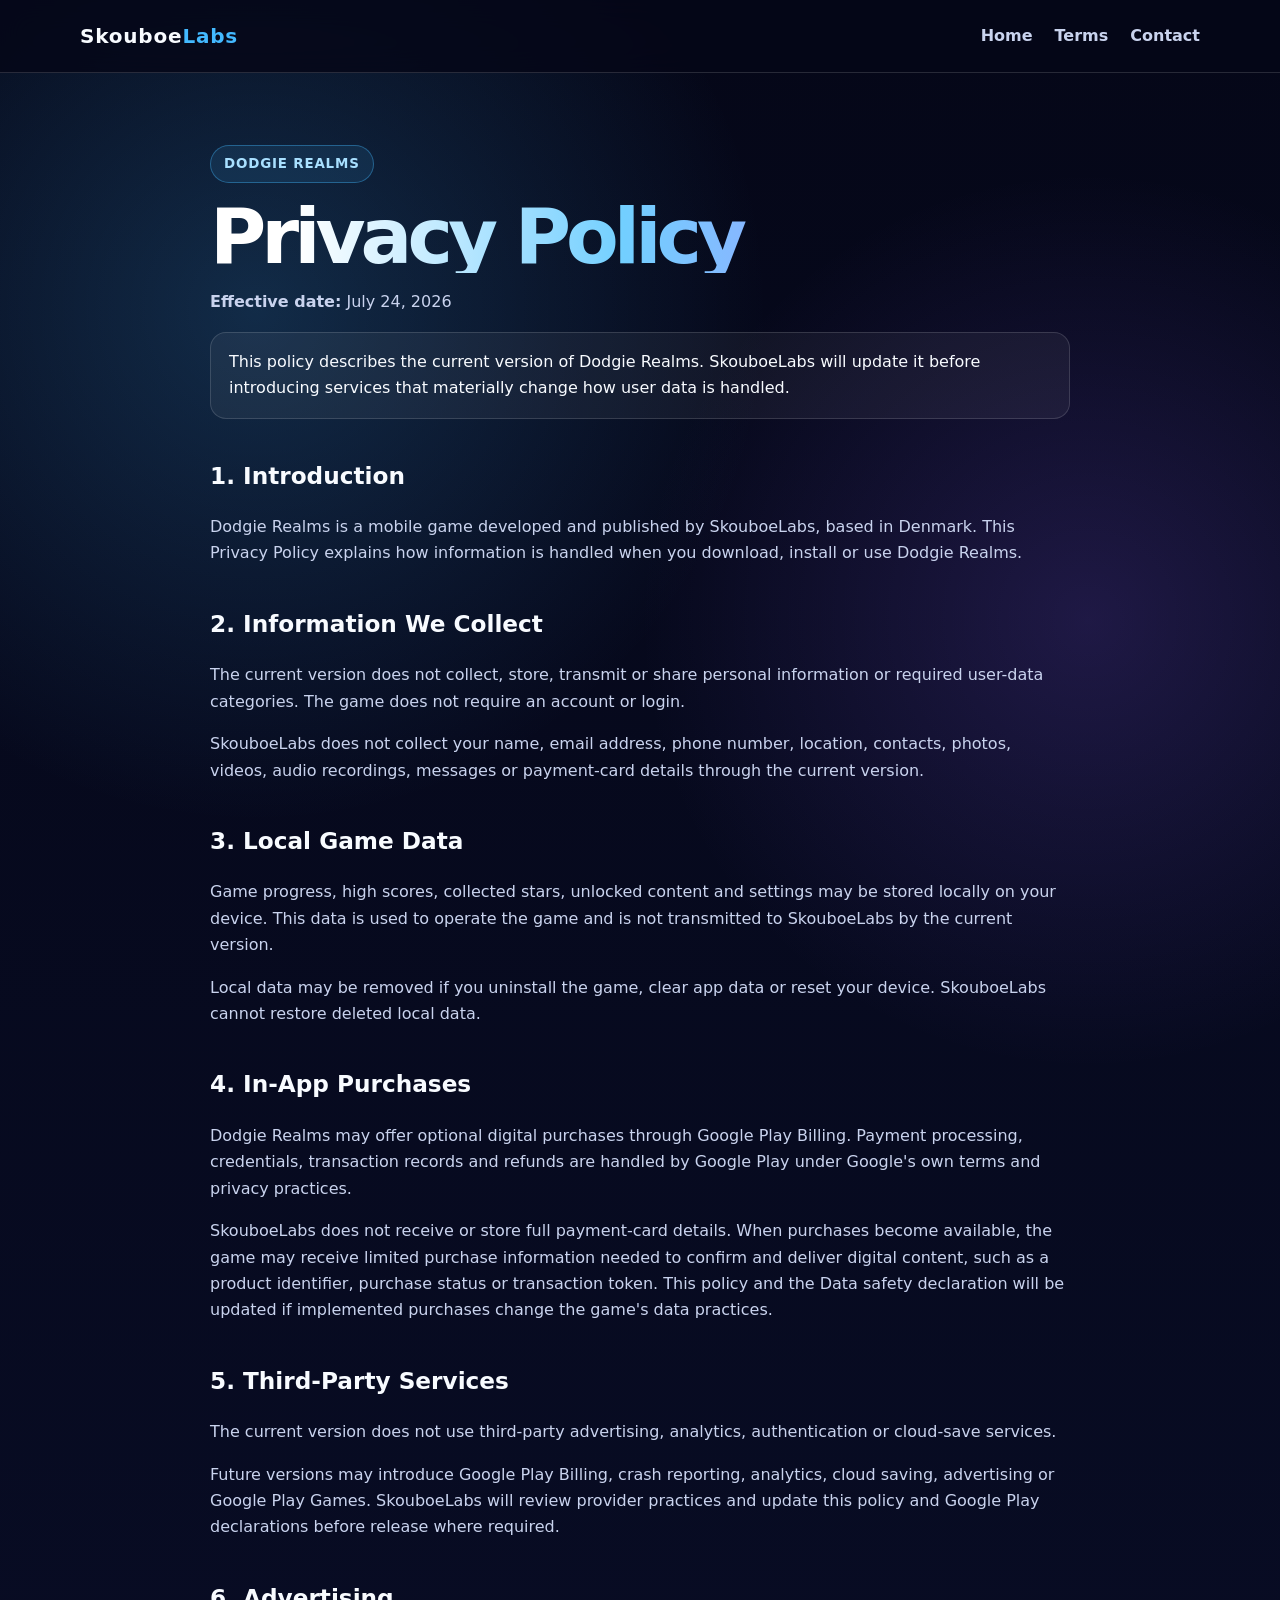
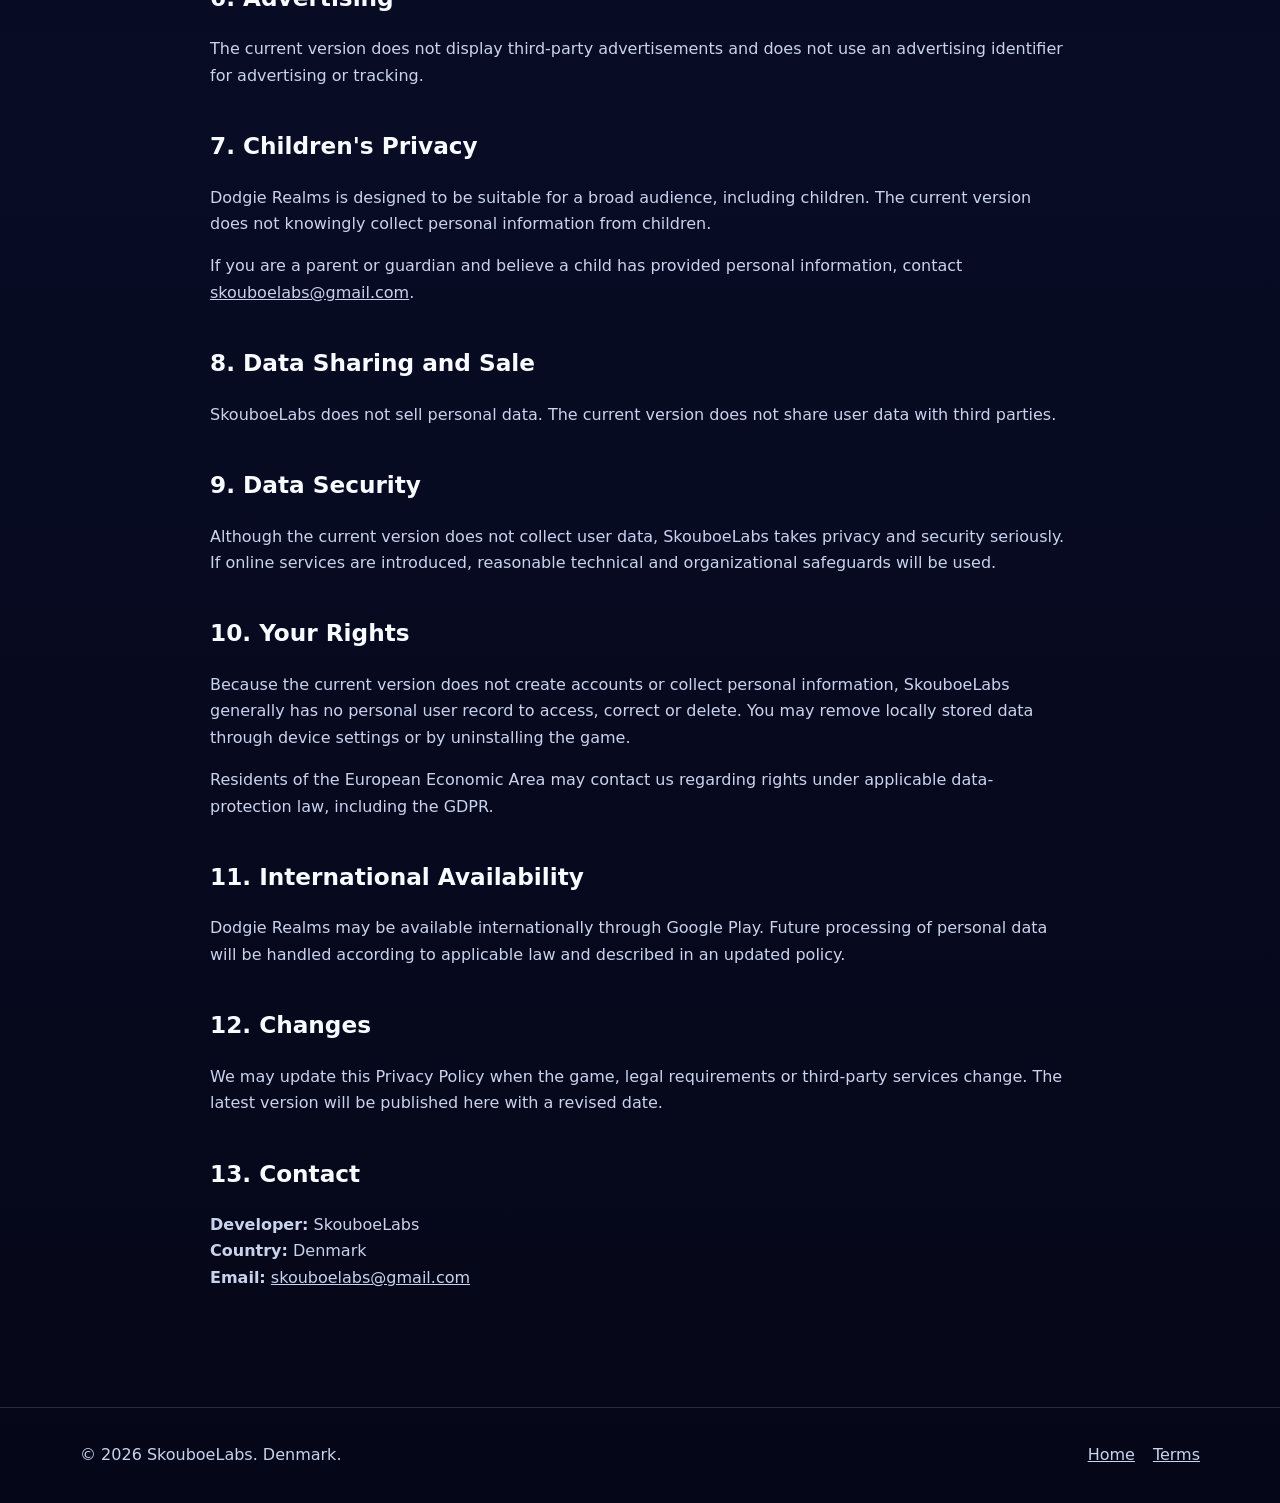
==== privacy.html @ 522bf172 "Add files via upload" ====
<!doctype html><html lang="en"><head><meta charset="utf-8"><meta name="viewport" content="width=device-width,initial-scale=1"><meta name="description" content="Privacy Policy for Dodgie Realms by SkouboeLabs."><title>Privacy Policy — Dodgie Realms</title><link rel="stylesheet" href="styles.css"></head><body><header class="site-header"><div class="container nav"><a class="brand" href="index.html">Skouboe<span>Labs</span></a><nav class="nav-links"><a href="index.html">Home</a><a href="terms.html">Terms</a><a href="mailto:skouboelabs@gmail.com">Contact</a></nav></div></header><main class="legal"><span class="eyebrow">Dodgie Realms</span><h1 class="gradient-text">Privacy Policy</h1><p><strong>Effective date:</strong> July 24, 2026</p><div class="notice">This policy describes the current version of Dodgie Realms. SkouboeLabs will update it before introducing services that materially change how user data is handled.</div><h2>1. Introduction</h2><p>Dodgie Realms is a mobile game developed and published by SkouboeLabs, based in Denmark. This Privacy Policy explains how information is handled when you download, install or use Dodgie Realms.</p><h2>2. Information We Collect</h2><p>The current version does not collect, store, transmit or share personal information or required user-data categories. The game does not require an account or login.</p><p>SkouboeLabs does not collect your name, email address, phone number, location, contacts, photos, videos, audio recordings, messages or payment-card details through the current version.</p><h2>3. Local Game Data</h2><p>Game progress, high scores, collected stars, unlocked content and settings may be stored locally on your device. This data is used to operate the game and is not transmitted to SkouboeLabs by the current version.</p><p>Local data may be removed if you uninstall the game, clear app data or reset your device. SkouboeLabs cannot restore deleted local data.</p><h2>4. In-App Purchases</h2><p>Dodgie Realms may offer optional digital purchases through Google Play Billing. Payment processing, credentials, transaction records and refunds are handled by Google Play under Google's own terms and privacy practices.</p><p>SkouboeLabs does not receive or store full payment-card details. When purchases become available, the game may receive limited purchase information needed to confirm and deliver digital content, such as a product identifier, purchase status or transaction token. This policy and the Data safety declaration will be updated if implemented purchases change the game's data practices.</p><h2>5. Third-Party Services</h2><p>The current version does not use third-party advertising, analytics, authentication or cloud-save services.</p><p>Future versions may introduce Google Play Billing, crash reporting, analytics, cloud saving, advertising or Google Play Games. SkouboeLabs will review provider practices and update this policy and Google Play declarations before release where required.</p><h2>6. Advertising</h2><p>The current version does not display third-party advertisements and does not use an advertising identifier for advertising or tracking.</p><h2>7. Children's Privacy</h2><p>Dodgie Realms is designed to be suitable for a broad audience, including children. The current version does not knowingly collect personal information from children.</p><p>If you are a parent or guardian and believe a child has provided personal information, contact <a href="mailto:skouboelabs@gmail.com">skouboelabs@gmail.com</a>.</p><h2>8. Data Sharing and Sale</h2><p>SkouboeLabs does not sell personal data. The current version does not share user data with third parties.</p><h2>9. Data Security</h2><p>Although the current version does not collect user data, SkouboeLabs takes privacy and security seriously. If online services are introduced, reasonable technical and organizational safeguards will be used.</p><h2>10. Your Rights</h2><p>Because the current version does not create accounts or collect personal information, SkouboeLabs generally has no personal user record to access, correct or delete. You may remove locally stored data through device settings or by uninstalling the game.</p><p>Residents of the European Economic Area may contact us regarding rights under applicable data-protection law, including the GDPR.</p><h2>11. International Availability</h2><p>Dodgie Realms may be available internationally through Google Play. Future processing of personal data will be handled according to applicable law and described in an updated policy.</p><h2>12. Changes</h2><p>We may update this Privacy Policy when the game, legal requirements or third-party services change. The latest version will be published here with a revised date.</p><h2>13. Contact</h2><p><strong>Developer:</strong> SkouboeLabs<br><strong>Country:</strong> Denmark<br><strong>Email:</strong> <a href="mailto:skouboelabs@gmail.com">skouboelabs@gmail.com</a></p></main><footer><div class="container footer-row"><div>© 2026 SkouboeLabs. Denmark.</div><div class="footer-links"><a href="index.html">Home</a><a href="terms.html">Terms</a></div></div></footer></body></html>
---- styles.css ----
:root{--bg:#06091d;--panel:#121941;--text:#f8fbff;--muted:#c9d3ee;--blue:#43b9ff;--purple:#8f61ff;--border:rgba(255,255,255,.14)}*{box-sizing:border-box}html{scroll-behavior:smooth}body{margin:0;font-family:Inter,system-ui,-apple-system,"Segoe UI",sans-serif;color:var(--text);background:radial-gradient(circle at 20% 10%,rgba(67,185,255,.2),transparent 32rem),radial-gradient(circle at 85% 20%,rgba(143,97,255,.18),transparent 28rem),linear-gradient(180deg,#050718,#080c24 56%,#050718);line-height:1.65}a{color:inherit}img{max-width:100%;display:block}.container{width:min(1120px,calc(100% - 40px));margin:auto}.site-header{position:sticky;top:0;z-index:20;background:rgba(5,7,24,.82);backdrop-filter:blur(14px);border-bottom:1px solid var(--border)}.nav{min-height:72px;display:flex;align-items:center;justify-content:space-between;gap:24px}.brand{text-decoration:none;font-weight:900;letter-spacing:.04em;font-size:1.25rem}.brand span{color:var(--blue)}.nav-links{display:flex;gap:22px}.nav-links a{text-decoration:none;color:var(--muted);font-weight:650}.hero{min-height:76vh;display:grid;grid-template-columns:1.15fr .85fr;gap:54px;align-items:center;padding:74px 0}.eyebrow{display:inline-flex;border:1px solid rgba(67,185,255,.38);background:rgba(67,185,255,.1);color:#a8e0ff;border-radius:999px;padding:7px 13px;font-weight:750;font-size:.84rem;letter-spacing:.06em;text-transform:uppercase}h1{margin:18px 0;font-size:clamp(3.4rem,8vw,6.8rem);line-height:.94;letter-spacing:-.065em}.gradient-text{background:linear-gradient(90deg,#fff 10%,#72cfff 48%,#ad8aff 90%);-webkit-background-clip:text;background-clip:text;color:transparent}.hero p{max-width:680px;color:var(--muted);font-size:1.16rem}.actions{display:flex;flex-wrap:wrap;gap:14px;margin-top:28px}.button{display:inline-flex;align-items:center;justify-content:center;min-height:48px;padding:0 20px;border-radius:14px;text-decoration:none;font-weight:800;border:1px solid transparent}.button.primary{background:linear-gradient(135deg,var(--blue),var(--purple));color:#fff}.button.secondary{border-color:var(--border);background:rgba(255,255,255,.055)}.phone{width:min(390px,82vw);margin:auto;padding:10px;border:1px solid rgba(255,255,255,.2);background:linear-gradient(145deg,rgba(255,255,255,.14),rgba(255,255,255,.035));border-radius:38px;box-shadow:0 18px 50px rgba(0,0,0,.34);transform:rotate(2deg)}.phone img{border-radius:29px;aspect-ratio:9/16;object-fit:cover;object-position:top}section{padding:86px 0}.section-heading{max-width:720px;margin-bottom:32px}.section-heading h2{margin:0 0 10px;font-size:clamp(2rem,4vw,3.25rem);letter-spacing:-.04em}.section-heading p,.card p,.game-feature p,.game-feature li,.legal p,.legal li,footer{color:var(--muted)}.grid-3{display:grid;grid-template-columns:repeat(3,1fr);gap:20px}.card{border:1px solid var(--border);background:linear-gradient(145deg,rgba(255,255,255,.08),rgba(255,255,255,.035));border-radius:22px;padding:24px}.card .icon{font-size:2rem}.game-feature{display:grid;grid-template-columns:.85fr 1.15fr;gap:54px;align-items:center}.game-feature img{border-radius:26px;border:1px solid var(--border);max-height:680px;margin:auto}.contact-box{border:1px solid var(--border);border-radius:26px;padding:38px;background:linear-gradient(135deg,rgba(67,185,255,.11),rgba(143,97,255,.11))}.legal{width:min(860px,calc(100% - 40px));margin:auto;padding:72px 0 100px}.legal h1{font-size:clamp(2.6rem,7vw,4.8rem);margin-bottom:14px}.legal h2{margin-top:38px;font-size:1.45rem}.notice{border:1px solid var(--border);background:rgba(255,255,255,.05);border-radius:16px;padding:16px 18px}footer{border-top:1px solid var(--border);padding:34px 0}.footer-row{display:flex;justify-content:space-between;gap:20px;flex-wrap:wrap}.footer-links{display:flex;gap:18px;flex-wrap:wrap}@media(max-width:820px){.nav-links{display:none}.hero,.game-feature{grid-template-columns:1fr}.hero{text-align:center}.actions{justify-content:center}.grid-3{grid-template-columns:1fr}.phone{transform:none}}
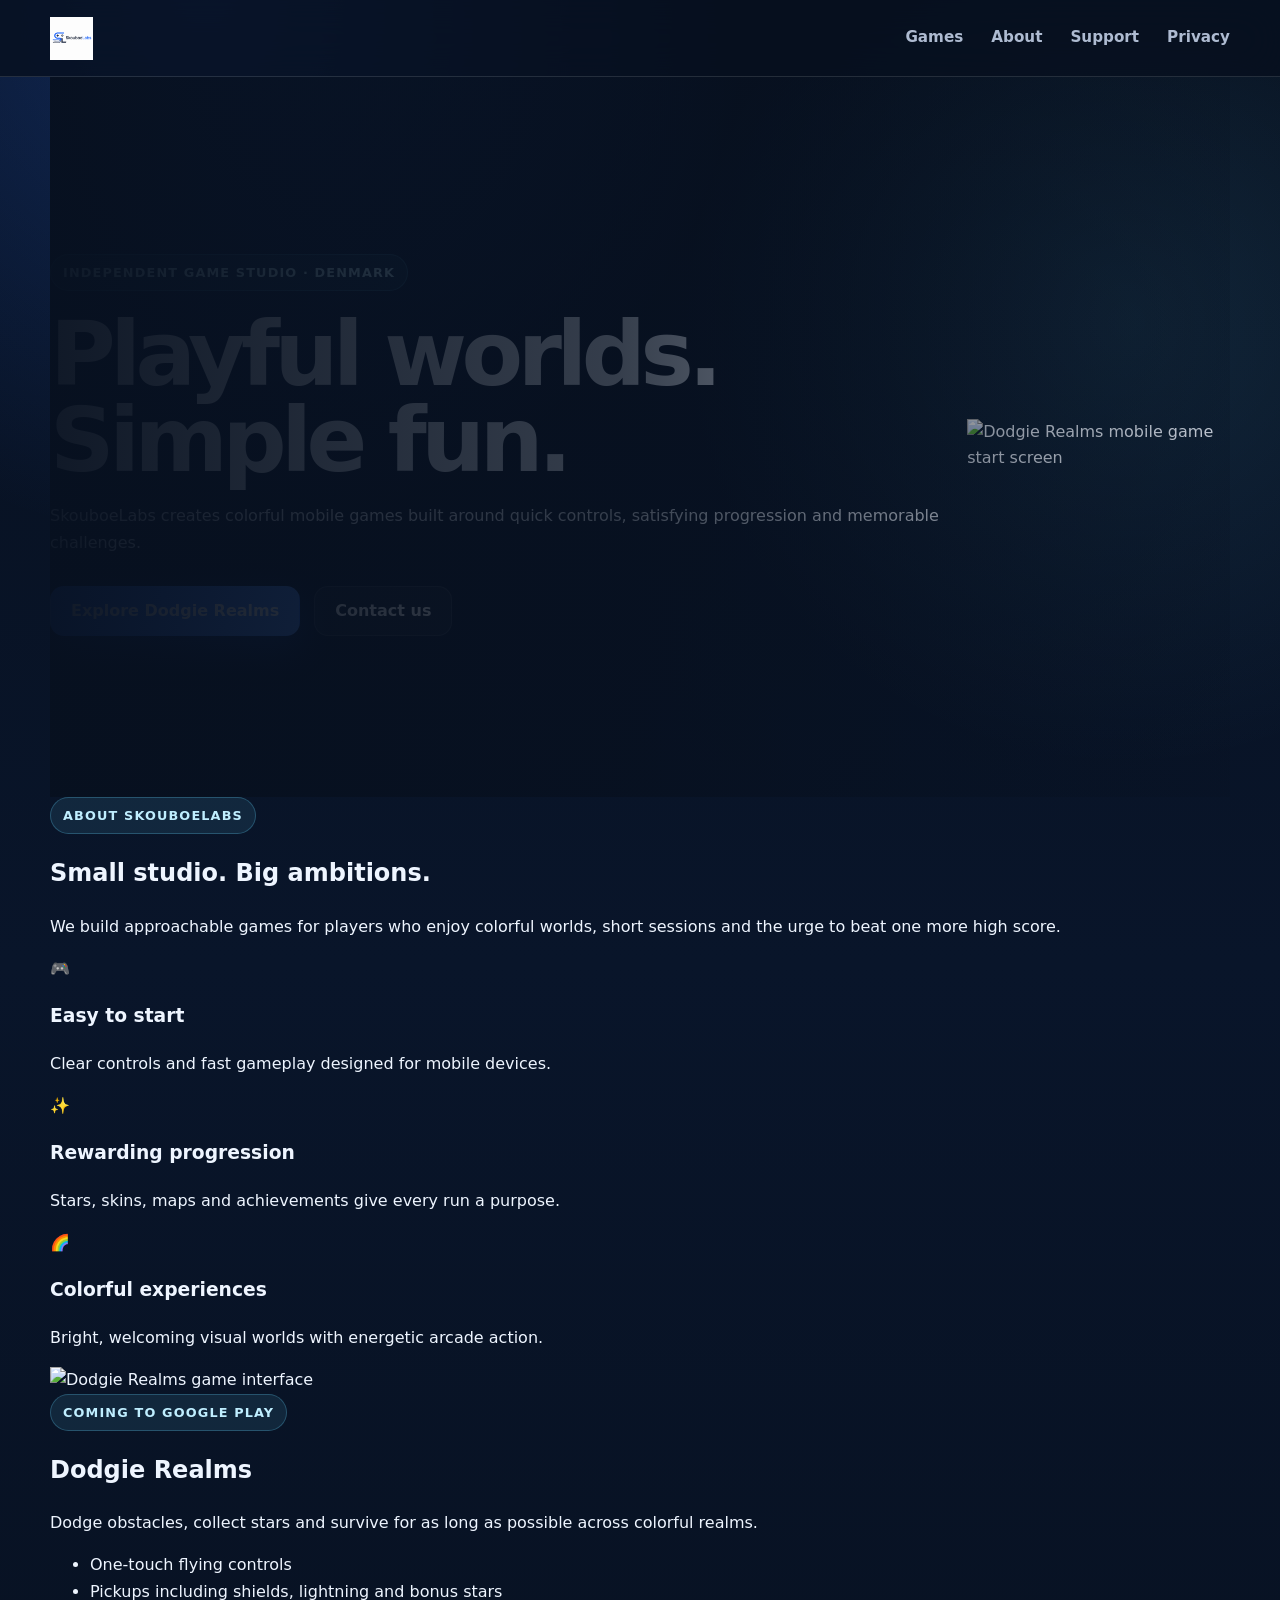
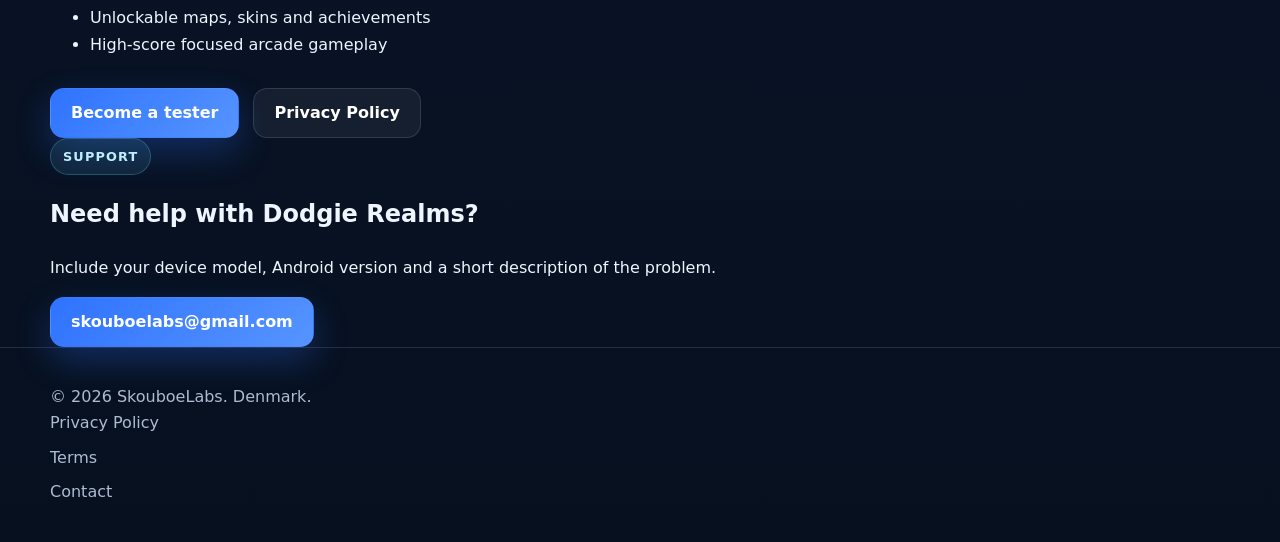
==== commit c633fb9c: "Add files via upload" ====
--- a/privacy.html
+++ b/privacy.html
@@ -1 +1 @@
-<!doctype html><html lang="en"><head><meta charset="utf-8"><meta name="viewport" content="width=device-width,initial-scale=1"><meta name="description" content="Privacy Policy for Dodgie Realms by SkouboeLabs."><title>Privacy Policy — Dodgie Realms</title><link rel="stylesheet" href="styles.css"></head><body><header class="site-header"><div class="container nav"><a class="brand" href="index.html">Skouboe<span>Labs</span></a><nav class="nav-links"><a href="index.html">Home</a><a href="terms.html">Terms</a><a href="mailto:skouboelabs@gmail.com">Contact</a></nav></div></header><main class="legal"><span class="eyebrow">Dodgie Realms</span><h1 class="gradient-text">Privacy Policy</h1><p><strong>Effective date:</strong> July 24, 2026</p><div class="notice">This policy describes the current version of Dodgie Realms. SkouboeLabs will update it before introducing services that materially change how user data is handled.</div><h2>1. Introduction</h2><p>Dodgie Realms is a mobile game developed and published by SkouboeLabs, based in Denmark. This Privacy Policy explains how information is handled when you download, install or use Dodgie Realms.</p><h2>2. Information We Collect</h2><p>The current version does not collect, store, transmit or share personal information or required user-data categories. The game does not require an account or login.</p><p>SkouboeLabs does not collect your name, email address, phone number, location, contacts, photos, videos, audio recordings, messages or payment-card details through the current version.</p><h2>3. Local Game Data</h2><p>Game progress, high scores, collected stars, unlocked content and settings may be stored locally on your device. This data is used to operate the game and is not transmitted to SkouboeLabs by the current version.</p><p>Local data may be removed if you uninstall the game, clear app data or reset your device. SkouboeLabs cannot restore deleted local data.</p><h2>4. In-App Purchases</h2><p>Dodgie Realms may offer optional digital purchases through Google Play Billing. Payment processing, credentials, transaction records and refunds are handled by Google Play under Google's own terms and privacy practices.</p><p>SkouboeLabs does not receive or store full payment-card details. When purchases become available, the game may receive limited purchase information needed to confirm and deliver digital content, such as a product identifier, purchase status or transaction token. This policy and the Data safety declaration will be updated if implemented purchases change the game's data practices.</p><h2>5. Third-Party Services</h2><p>The current version does not use third-party advertising, analytics, authentication or cloud-save services.</p><p>Future versions may introduce Google Play Billing, crash reporting, analytics, cloud saving, advertising or Google Play Games. SkouboeLabs will review provider practices and update this policy and Google Play declarations before release where required.</p><h2>6. Advertising</h2><p>The current version does not display third-party advertisements and does not use an advertising identifier for advertising or tracking.</p><h2>7. Children's Privacy</h2><p>Dodgie Realms is designed to be suitable for a broad audience, including children. The current version does not knowingly collect personal information from children.</p><p>If you are a parent or guardian and believe a child has provided personal information, contact <a href="mailto:skouboelabs@gmail.com">skouboelabs@gmail.com</a>.</p><h2>8. Data Sharing and Sale</h2><p>SkouboeLabs does not sell personal data. The current version does not share user data with third parties.</p><h2>9. Data Security</h2><p>Although the current version does not collect user data, SkouboeLabs takes privacy and security seriously. If online services are introduced, reasonable technical and organizational safeguards will be used.</p><h2>10. Your Rights</h2><p>Because the current version does not create accounts or collect personal information, SkouboeLabs generally has no personal user record to access, correct or delete. You may remove locally stored data through device settings or by uninstalling the game.</p><p>Residents of the European Economic Area may contact us regarding rights under applicable data-protection law, including the GDPR.</p><h2>11. International Availability</h2><p>Dodgie Realms may be available internationally through Google Play. Future processing of personal data will be handled according to applicable law and described in an updated policy.</p><h2>12. Changes</h2><p>We may update this Privacy Policy when the game, legal requirements or third-party services change. The latest version will be published here with a revised date.</p><h2>13. Contact</h2><p><strong>Developer:</strong> SkouboeLabs<br><strong>Country:</strong> Denmark<br><strong>Email:</strong> <a href="mailto:skouboelabs@gmail.com">skouboelabs@gmail.com</a></p></main><footer><div class="container footer-row"><div>© 2026 SkouboeLabs. Denmark.</div><div class="footer-links"><a href="index.html">Home</a><a href="terms.html">Terms</a></div></div></footer></body></html>+<!doctype html><html lang="en"><head><meta charset="utf-8"><meta name="viewport" content="width=device-width,initial-scale=1"><meta name="description" content="SkouboeLabs is an independent game studio from Denmark."><title>SkouboeLabs — Independent Game Studio</title><link rel="stylesheet" href="styles.css"></head><body><header class="site-header"><div class="container nav"><a class="brand" href="index.html"><img src="assets/skouboelabs-logo.png" alt="SkouboeLabs" style="height:43px;width:auto"></a><nav class="nav-links"><a href="#games">Games</a><a href="#about">About</a><a href="#support">Support</a><a href="privacy.html">Privacy</a></nav></div></header><main><section class="container hero"><div><span class="eyebrow">Independent game studio · Denmark</span><h1 class="gradient-text">Playful worlds. Simple fun.</h1><p>SkouboeLabs creates colorful mobile games built around quick controls, satisfying progression and memorable challenges.</p><div class="actions"><a class="button primary" href="#games">Explore Dodgie Realms</a><a class="button secondary" href="mailto:skouboelabs@gmail.com">Contact us</a></div></div><div class="phone"><img src="assets/dodgie-realms-home.png" alt="Dodgie Realms mobile game start screen"></div></section><section id="about"><div class="container"><div class="section-heading"><span class="eyebrow">About SkouboeLabs</span><h2>Small studio. Big ambitions.</h2><p>We build approachable games for players who enjoy colorful worlds, short sessions and the urge to beat one more high score.</p></div><div class="grid-3"><article class="card"><div class="icon">🎮</div><h3>Easy to start</h3><p>Clear controls and fast gameplay designed for mobile devices.</p></article><article class="card"><div class="icon">✨</div><h3>Rewarding progression</h3><p>Stars, skins, maps and achievements give every run a purpose.</p></article><article class="card"><div class="icon">🌈</div><h3>Colorful experiences</h3><p>Bright, welcoming visual worlds with energetic arcade action.</p></article></div></div></section><section id="games"><div class="container game-feature"><img src="assets/dodgie-realms-home.png" alt="Dodgie Realms game interface"><div><span class="eyebrow">Coming to Google Play</span><h2>Dodgie Realms</h2><p>Dodge obstacles, collect stars and survive for as long as possible across colorful realms.</p><ul><li>One-touch flying controls</li><li>Pickups including shields, lightning and bonus stars</li><li>Unlockable maps, skins and achievements</li><li>High-score focused arcade gameplay</li></ul><div class="actions"><a class="button primary" href="mailto:skouboelabs@gmail.com?subject=Dodgie%20Realms%20testing">Become a tester</a><a class="button secondary" href="privacy.html">Privacy Policy</a></div></div></div></section><section id="support"><div class="container contact-box"><span class="eyebrow">Support</span><h2>Need help with Dodgie Realms?</h2><p>Include your device model, Android version and a short description of the problem.</p><a class="button primary" href="mailto:skouboelabs@gmail.com">skouboelabs@gmail.com</a></div></section></main><footer><div class="container footer-row"><div>© 2026 SkouboeLabs. Denmark.</div><div class="footer-links"><a href="privacy.html">Privacy Policy</a><a href="terms.html">Terms</a><a href="mailto:skouboelabs@gmail.com">Contact</a></div></div></footer></body></html>
--- a/styles.css
+++ b/styles.css
@@ -1,2 +1,2 @@
 
-:root{--bg:#06091d;--panel:#121941;--text:#f8fbff;--muted:#c9d3ee;--blue:#43b9ff;--purple:#8f61ff;--border:rgba(255,255,255,.14)}*{box-sizing:border-box}html{scroll-behavior:smooth}body{margin:0;font-family:Inter,system-ui,-apple-system,"Segoe UI",sans-serif;color:var(--text);background:radial-gradient(circle at 20% 10%,rgba(67,185,255,.2),transparent 32rem),radial-gradient(circle at 85% 20%,rgba(143,97,255,.18),transparent 28rem),linear-gradient(180deg,#050718,#080c24 56%,#050718);line-height:1.65}a{color:inherit}img{max-width:100%;display:block}.container{width:min(1120px,calc(100% - 40px));margin:auto}.site-header{position:sticky;top:0;z-index:20;background:rgba(5,7,24,.82);backdrop-filter:blur(14px);border-bottom:1px solid var(--border)}.nav{min-height:72px;display:flex;align-items:center;justify-content:space-between;gap:24px}.brand{text-decoration:none;font-weight:900;letter-spacing:.04em;font-size:1.25rem}.brand span{color:var(--blue)}.nav-links{display:flex;gap:22px}.nav-links a{text-decoration:none;color:var(--muted);font-weight:650}.hero{min-height:76vh;display:grid;grid-template-columns:1.15fr .85fr;gap:54px;align-items:center;padding:74px 0}.eyebrow{display:inline-flex;border:1px solid rgba(67,185,255,.38);background:rgba(67,185,255,.1);color:#a8e0ff;border-radius:999px;padding:7px 13px;font-weight:750;font-size:.84rem;letter-spacing:.06em;text-transform:uppercase}h1{margin:18px 0;font-size:clamp(3.4rem,8vw,6.8rem);line-height:.94;letter-spacing:-.065em}.gradient-text{background:linear-gradient(90deg,#fff 10%,#72cfff 48%,#ad8aff 90%);-webkit-background-clip:text;background-clip:text;color:transparent}.hero p{max-width:680px;color:var(--muted);font-size:1.16rem}.actions{display:flex;flex-wrap:wrap;gap:14px;margin-top:28px}.button{display:inline-flex;align-items:center;justify-content:center;min-height:48px;padding:0 20px;border-radius:14px;text-decoration:none;font-weight:800;border:1px solid transparent}.button.primary{background:linear-gradient(135deg,var(--blue),var(--purple));color:#fff}.button.secondary{border-color:var(--border);background:rgba(255,255,255,.055)}.phone{width:min(390px,82vw);margin:auto;padding:10px;border:1px solid rgba(255,255,255,.2);background:linear-gradient(145deg,rgba(255,255,255,.14),rgba(255,255,255,.035));border-radius:38px;box-shadow:0 18px 50px rgba(0,0,0,.34);transform:rotate(2deg)}.phone img{border-radius:29px;aspect-ratio:9/16;object-fit:cover;object-position:top}section{padding:86px 0}.section-heading{max-width:720px;margin-bottom:32px}.section-heading h2{margin:0 0 10px;font-size:clamp(2rem,4vw,3.25rem);letter-spacing:-.04em}.section-heading p,.card p,.game-feature p,.game-feature li,.legal p,.legal li,footer{color:var(--muted)}.grid-3{display:grid;grid-template-columns:repeat(3,1fr);gap:20px}.card{border:1px solid var(--border);background:linear-gradient(145deg,rgba(255,255,255,.08),rgba(255,255,255,.035));border-radius:22px;padding:24px}.card .icon{font-size:2rem}.game-feature{display:grid;grid-template-columns:.85fr 1.15fr;gap:54px;align-items:center}.game-feature img{border-radius:26px;border:1px solid var(--border);max-height:680px;margin:auto}.contact-box{border:1px solid var(--border);border-radius:26px;padding:38px;background:linear-gradient(135deg,rgba(67,185,255,.11),rgba(143,97,255,.11))}.legal{width:min(860px,calc(100% - 40px));margin:auto;padding:72px 0 100px}.legal h1{font-size:clamp(2.6rem,7vw,4.8rem);margin-bottom:14px}.legal h2{margin-top:38px;font-size:1.45rem}.notice{border:1px solid var(--border);background:rgba(255,255,255,.05);border-radius:16px;padding:16px 18px}footer{border-top:1px solid var(--border);padding:34px 0}.footer-row{display:flex;justify-content:space-between;gap:20px;flex-wrap:wrap}.footer-links{display:flex;gap:18px;flex-wrap:wrap}@media(max-width:820px){.nav-links{display:none}.hero,.game-feature{grid-template-columns:1fr}.hero{text-align:center}.actions{justify-content:center}.grid-3{grid-template-columns:1fr}.phone{transform:none}}
+:root{--bg:#07101f;--bg2:#0d1b35;--text:#eef5ff;--muted:#aebbd1;--line:rgba(255,255,255,.12);--blue:#2f73ff;--cyan:#65d8ff;--shadow:0 22px 70px rgba(0,0,0,.30);--radius:24px}*{box-sizing:border-box}html{scroll-behavior:smooth}body{margin:0;font-family:Inter,ui-sans-serif,system-ui,-apple-system,BlinkMacSystemFont,"Segoe UI",sans-serif;color:var(--text);background:radial-gradient(circle at 16% 0%,rgba(47,115,255,.25),transparent 34rem),radial-gradient(circle at 88% 15%,rgba(101,216,255,.10),transparent 28rem),linear-gradient(180deg,#07101f 0%,#09152a 45%,#07101f 100%);line-height:1.65}a{color:inherit}img{display:block;max-width:100%}.container{width:min(1180px,calc(100% - 40px));margin-inline:auto}.site-header{position:sticky;top:0;z-index:100;background:rgba(7,16,31,.80);backdrop-filter:blur(18px);border-bottom:1px solid var(--line)}.nav{min-height:76px;display:flex;align-items:center;justify-content:space-between;gap:24px}.nav-logo img{height:43px;width:auto}.nav-links{display:flex;align-items:center;gap:28px}.nav-links a{text-decoration:none;color:var(--muted);font-weight:700;font-size:.95rem}.nav-links a:hover{color:white}.nav-cta{color:white!important;background:linear-gradient(135deg,var(--blue),#4b8cff);padding:10px 16px;border-radius:12px}.hero{position:relative;overflow:hidden;padding:92px 0 76px;min-height:720px;display:flex;align-items:center}.hero::after{content:"";position:absolute;inset:0;background:linear-gradient(90deg,rgba(7,16,31,.96),rgba(7,16,31,.80) 48%,rgba(7,16,31,.20));pointer-events:none}.hero-bg{position:absolute;inset:0;width:100%;height:100%;object-fit:cover;object-position:center 34%;opacity:.54}.hero-grid{position:relative;z-index:2;display:grid;grid-template-columns:1.05fr .95fr;gap:58px;align-items:center}.eyebrow{display:inline-flex;padding:7px 12px;border-radius:999px;background:rgba(101,216,255,.10);border:1px solid rgba(101,216,255,.25);color:#bfeeff;font-size:.8rem;font-weight:800;letter-spacing:.09em;text-transform:uppercase}.hero h1{font-size:clamp(3.4rem,7vw,6.7rem);line-height:.96;letter-spacing:-.06em;margin:20px 0}.gradient{background:linear-gradient(100deg,#fff 15%,#9ed1ff 52%,#5b8cff 96%);-webkit-background-clip:text;background-clip:text;color:transparent}.hero-copy{font-size:1.2rem;color:#d2dcee;max-width:690px}.actions{display:flex;flex-wrap:wrap;gap:14px;margin-top:30px}.button{display:inline-flex;align-items:center;justify-content:center;min-height:50px;padding:0 20px;border-radius:14px;text-decoration:none;font-weight:800;border:1px solid transparent}.button.primary{background:linear-gradient(135deg,var(--blue),#5594ff);color:white;box-shadow:0 14px 34px rgba(47,115,255,.28)}.button.secondary{background:rgba(255,255,255,.06);border-color:var(--line);color:white}.hero-card{margin-left:auto;width:min(480px,100%);background:rgba(8,20,41,.72);border:1px solid rgba(255,255,255,.16);box-shadow:var(--shadow);border-radius:30px;padding:22px;backdrop-filter:blur(12px)}.hero-card img{width:90%;margin:0 auto 18px}.hero-card p{margin:0;color:#c9d5e9;text-align:center}.section{padding:96px 0}.section.alt{background:rgba(255,255,255,.025);border-block:1px solid rgba(255,255,255,.06)}.section-head{max-width:760px;margin-bottom:40px}.section-head.center{text-align:center;margin-inline:auto}.section-head h2{font-size:clamp(2.25rem,4.5vw,4rem);line-height:1.05;letter-spacing:-.045em;margin:14px 0}.section-head p{color:var(--muted);font-size:1.08rem}.pillars{display:grid;grid-template-columns:repeat(3,1fr);gap:20px}.pillar{min-height:290px;padding:28px;border-radius:var(--radius);border:1px solid var(--line);background:linear-gradient(145deg,rgba(255,255,255,.085),rgba(255,255,255,.025));box-shadow:0 14px 40px rgba(0,0,0,.16)}.pillar-mark{width:50px;height:50px;border-radius:15px;display:grid;place-items:center;background:linear-gradient(135deg,rgba(47,115,255,.25),rgba(101,216,255,.13));font-size:1.45rem}.pillar h3{font-size:1.45rem;margin:18px 0 10px}.pillar p{color:var(--muted);margin:0}.status{display:inline-block;margin-top:18px;color:#9fd7ff;font-weight:800;font-size:.85rem}.feature{display:grid;grid-template-columns:.92fr 1.08fr;gap:58px;align-items:center}.game-art{position:relative;border-radius:32px;overflow:hidden;border:1px solid var(--line);box-shadow:var(--shadow);min-height:660px;background:#0a48bb}.game-art .background{position:absolute;inset:0;width:100%;height:100%;object-fit:cover}.game-art .logo{position:absolute;top:26px;left:50%;transform:translateX(-50%);width:78%;filter:drop-shadow(0 15px 30px rgba(0,0,0,.36))}.feature-copy h2{font-size:clamp(2.6rem,5vw,4.8rem);line-height:1;margin:14px 0;letter-spacing:-.05em}.feature-copy p{color:var(--muted);font-size:1.08rem}.feature-list{display:grid;grid-template-columns:repeat(2,1fr);gap:12px;margin:26px 0}.feature-item{padding:14px 16px;border-radius:14px;background:rgba(255,255,255,.045);border:1px solid rgba(255,255,255,.08);font-weight:750}.powerups{display:grid;grid-template-columns:repeat(5,1fr);gap:16px}.powerup{min-height:220px;padding:18px;border-radius:20px;border:1px solid var(--line);background:rgba(255,255,255,.035);display:flex;flex-direction:column;align-items:center;justify-content:center;text-align:center}.powerup img{max-height:135px;object-fit:contain;filter:drop-shadow(0 14px 18px rgba(0,0,0,.28))}.powerup strong{display:block;margin-top:12px}.about-grid{display:grid;grid-template-columns:1fr 1fr;gap:40px;align-items:start}.about-copy{font-size:1.08rem;color:var(--muted)}.values{display:grid;grid-template-columns:1fr 1fr;gap:14px}.value{padding:20px;border-radius:18px;border:1px solid var(--line);background:rgba(255,255,255,.04)}.value strong{display:block;margin-bottom:6px;color:white}.contact{padding:42px;border-radius:30px;background:linear-gradient(135deg,rgba(47,115,255,.20),rgba(101,216,255,.08));border:1px solid rgba(101,216,255,.20);display:flex;justify-content:space-between;align-items:center;gap:28px}.contact h2{font-size:clamp(2rem,4vw,3.4rem);line-height:1.05;margin:0 0 10px}.contact p{color:#c8d5e9;margin:0}footer{border-top:1px solid var(--line);padding:36px 0;color:var(--muted)}.footer-grid{display:grid;grid-template-columns:1.5fr 1fr 1fr;gap:30px}.footer-logo{height:46px;width:auto;margin-bottom:14px;filter:brightness(0) invert(1)}.footer-title{color:white;font-weight:850;margin-bottom:10px}.footer-links{display:flex;flex-direction:column;gap:8px}.footer-links a{color:var(--muted);text-decoration:none}.copyright{border-top:1px solid var(--line);margin-top:28px;padding-top:20px;font-size:.9rem}.legal-hero{padding:78px 0 24px}.legal-shell{width:min(900px,calc(100% - 40px));margin-inline:auto;padding-bottom:100px}.legal-shell h1{font-size:clamp(3rem,7vw,5.5rem);letter-spacing:-.06em;line-height:1;margin:14px 0}.legal-shell h2{margin-top:42px;font-size:1.5rem}.legal-shell p,.legal-shell li{color:var(--muted)}.notice{padding:18px 20px;border-radius:16px;background:rgba(47,115,255,.10);border:1px solid rgba(47,115,255,.24)}.legal-shell a{color:#8fc7ff}@media(max-width:980px){.nav-links{gap:16px}.hero-grid,.feature,.about-grid{grid-template-columns:1fr}.hero{min-height:auto}.hero::after{background:rgba(7,16,31,.82)}.hero-card{margin:16px auto 0}.pillars{grid-template-columns:1fr}.powerups{grid-template-columns:repeat(3,1fr)}.game-art{min-height:560px}}@media(max-width:680px){.container{width:min(100% - 26px,1180px)}.nav-links{display:none}.hero{padding-top:66px}.hero h1{font-size:3.1rem}.section{padding:72px 0}.powerups{grid-template-columns:repeat(2,1fr)}.feature-list,.values{grid-template-columns:1fr}.contact{align-items:flex-start;flex-direction:column}.footer-grid{grid-template-columns:1fr}}
